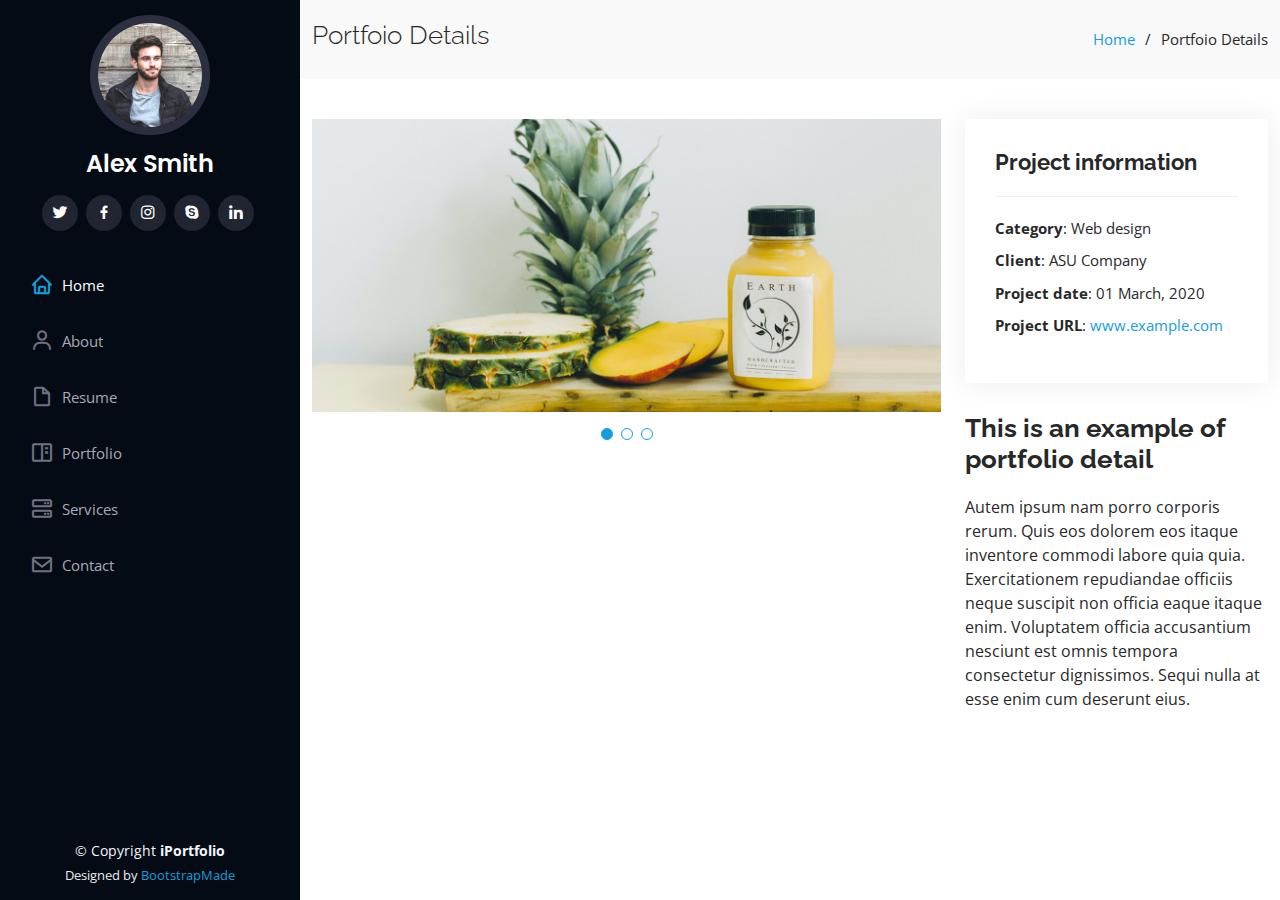
==== portfolio-details.html @ 4f3ba3ab "first commit" ====
<!DOCTYPE html>
<html lang="en">

<head>
  <meta charset="utf-8">
  <meta content="width=device-width, initial-scale=1.0" name="viewport">

  <title>Portfolio Details - iPortfolio Bootstrap Template</title>
  <meta content="" name="description">
  <meta content="" name="keywords">

  <!-- Favicons -->
  <link href="assets/img/favicon.png" rel="icon">
  <link href="assets/img/apple-touch-icon.png" rel="apple-touch-icon">

  <!-- Google Fonts -->
  <link href="https://fonts.googleapis.com/css?family=Open+Sans:300,300i,400,400i,600,600i,700,700i|Raleway:300,300i,400,400i,500,500i,600,600i,700,700i|Poppins:300,300i,400,400i,500,500i,600,600i,700,700i" rel="stylesheet">

  <!-- Vendor CSS Files -->
  <link href="assets/vendor/aos/aos.css" rel="stylesheet">
  <link href="assets/vendor/bootstrap/css/bootstrap.min.css" rel="stylesheet">
  <link href="assets/vendor/bootstrap-icons/bootstrap-icons.css" rel="stylesheet">
  <link href="assets/vendor/boxicons/css/boxicons.min.css" rel="stylesheet">
  <link href="assets/vendor/glightbox/css/glightbox.min.css" rel="stylesheet">
  <link href="assets/vendor/swiper/swiper-bundle.min.css" rel="stylesheet">

  <!-- Template Main CSS File -->
  <link href="assets/css/style.css" rel="stylesheet">

  <!-- =======================================================
  * Template Name: iPortfolio - v3.0.1
  * Template URL: https://bootstrapmade.com/iportfolio-bootstrap-portfolio-websites-template/
  * Author: BootstrapMade.com
  * License: https://bootstrapmade.com/license/
  ======================================================== -->
</head>

<body>

  <!-- ======= Mobile nav toggle button ======= -->
  <i class="bi bi-list mobile-nav-toggle d-xl-none"></i>

  <!-- ======= Header ======= -->
  <header id="header">
    <div class="d-flex flex-column">

      <div class="profile">
        <img src="assets/img/profile-img.jpg" alt="" class="img-fluid rounded-circle">
        <h1 class="text-light"><a href="index.html">Alex Smith</a></h1>
        <div class="social-links mt-3 text-center">
          <a href="#" class="twitter"><i class="bx bxl-twitter"></i></a>
          <a href="#" class="facebook"><i class="bx bxl-facebook"></i></a>
          <a href="#" class="instagram"><i class="bx bxl-instagram"></i></a>
          <a href="#" class="google-plus"><i class="bx bxl-skype"></i></a>
          <a href="#" class="linkedin"><i class="bx bxl-linkedin"></i></a>
        </div>
      </div>

      <nav id="navbar" class="nav-menu navbar">
        <ul>
          <li><a href="#hero" class="nav-link scrollto active"><i class="bx bx-home"></i> <span>Home</span></a></li>
          <li><a href="#about" class="nav-link scrollto"><i class="bx bx-user"></i> <span>About</span></a></li>
          <li><a href="#resume" class="nav-link scrollto"><i class="bx bx-file-blank"></i> <span>Resume</span></a></li>
          <li><a href="#portfolio" class="nav-link scrollto"><i class="bx bx-book-content"></i> <span>Portfolio</span></a></li>
          <li><a href="#services" class="nav-link scrollto"><i class="bx bx-server"></i> <span>Services</span></a></li>
          <li><a href="#contact" class="nav-link scrollto"><i class="bx bx-envelope"></i> <span>Contact</span></a></li>
        </ul>
      </nav><!-- .nav-menu -->
    </div>
  </header><!-- End Header -->

  <main id="main">

    <!-- ======= Breadcrumbs ======= -->
    <section id="breadcrumbs" class="breadcrumbs">
      <div class="container">

        <div class="d-flex justify-content-between align-items-center">
          <h2>Portfoio Details</h2>
          <ol>
            <li><a href="index.html">Home</a></li>
            <li>Portfoio Details</li>
          </ol>
        </div>

      </div>
    </section><!-- End Breadcrumbs -->

    <!-- ======= Portfolio Details Section ======= -->
    <section id="portfolio-details" class="portfolio-details">
      <div class="container">

        <div class="row gy-4">

          <div class="col-lg-8">
            <div class="portfolio-details-slider swiper-container">
              <div class="swiper-wrapper align-items-center">

                <div class="swiper-slide">
                  <img src="assets/img/portfolio/portfolio-details-1.jpg" alt="">
                </div>

                <div class="swiper-slide">
                  <img src="assets/img/portfolio/portfolio-details-2.jpg" alt="">
                </div>

                <div class="swiper-slide">
                  <img src="assets/img/portfolio/portfolio-details-3.jpg" alt="">
                </div>

              </div>
              <div class="swiper-pagination"></div>
            </div>
          </div>

          <div class="col-lg-4">
            <div class="portfolio-info">
              <h3>Project information</h3>
              <ul>
                <li><strong>Category</strong>: Web design</li>
                <li><strong>Client</strong>: ASU Company</li>
                <li><strong>Project date</strong>: 01 March, 2020</li>
                <li><strong>Project URL</strong>: <a href="#">www.example.com</a></li>
              </ul>
            </div>
            <div class="portfolio-description">
              <h2>This is an example of portfolio detail</h2>
              <p>
                Autem ipsum nam porro corporis rerum. Quis eos dolorem eos itaque inventore commodi labore quia quia. Exercitationem repudiandae officiis neque suscipit non officia eaque itaque enim. Voluptatem officia accusantium nesciunt est omnis tempora consectetur dignissimos. Sequi nulla at esse enim cum deserunt eius.
              </p>
            </div>
          </div>

        </div>

      </div>
    </section><!-- End Portfolio Details Section -->

  </main><!-- End #main -->

  <!-- ======= Footer ======= -->
  <footer id="footer">
    <div class="container">
      <div class="copyright">
        &copy; Copyright <strong><span>iPortfolio</span></strong>
      </div>
      <div class="credits">
        <!-- All the links in the footer should remain intact. -->
        <!-- You can delete the links only if you purchased the pro version. -->
        <!-- Licensing information: https://bootstrapmade.com/license/ -->
        <!-- Purchase the pro version with working PHP/AJAX contact form: https://bootstrapmade.com/iportfolio-bootstrap-portfolio-websites-template/ -->
        Designed by <a href="https://bootstrapmade.com/">BootstrapMade</a>
      </div>
    </div>
  </footer><!-- End  Footer -->

  <a href="#" class="back-to-top d-flex align-items-center justify-content-center"><i class="bi bi-arrow-up-short"></i></a>

  <!-- Vendor JS Files -->
  <script src="assets/vendor/aos/aos.js"></script>
  <script src="assets/vendor/bootstrap/js/bootstrap.bundle.min.js"></script>
  <script src="assets/vendor/glightbox/js/glightbox.min.js"></script>
  <script src="assets/vendor/isotope-layout/isotope.pkgd.min.js"></script>
  <script src="assets/vendor/php-email-form/validate.js"></script>
  <script src="assets/vendor/purecounter/purecounter.js"></script>
  <script src="assets/vendor/swiper/swiper-bundle.min.js"></script>
  <script src="assets/vendor/typed.js/typed.min.js"></script>
  <script src="assets/vendor/waypoints/noframework.waypoints.js"></script>

  <!-- Template Main JS File -->
  <script src="assets/js/main.js"></script>

</body>

</html>
---- assets/css/style.css ----
/**
* Template Name: iPortfolio - v3.0.1
* Template URL: https://bootstrapmade.com/iportfolio-bootstrap-portfolio-websites-template/
* Author: BootstrapMade.com
* License: https://bootstrapmade.com/license/
*/

/*--------------------------------------------------------------
# General
--------------------------------------------------------------*/
body {
  font-family: "Open Sans", sans-serif;
  color: #272829;
}

a {
  color: #149ddd;
  text-decoration: none;
}

a:hover {
  color: #37b3ed;
  text-decoration: none;
}

h1, h2, h3, h4, h5, h6 {
  font-family: "Raleway", sans-serif;
}

/*--------------------------------------------------------------
# Back to top button
--------------------------------------------------------------*/
.back-to-top {
  position: fixed;
  visibility: hidden;
  opacity: 0;
  right: 15px;
  bottom: 15px;
  z-index: 996;
  background: #149ddd;
  width: 40px;
  height: 40px;
  border-radius: 50px;
  transition: all 0.4s;
}

.back-to-top i {
  font-size: 28px;
  color: #fff;
  line-height: 0;
}

.back-to-top:hover {
  background: #2eafec;
  color: #fff;
}

.back-to-top.active {
  visibility: visible;
  opacity: 1;
}

/*--------------------------------------------------------------
# Header
--------------------------------------------------------------*/
#header {
  position: fixed;
  top: 0;
  left: 0;
  bottom: 0;
  width: 300px;
  transition: all ease-in-out 0.5s;
  z-index: 9997;
  transition: all 0.5s;
  padding: 0 15px;
  background: #040b14;
  overflow-y: auto;
}

#header .profile img {
  margin: 15px auto;
  display: block;
  width: 120px;
  border: 8px solid #2c2f3f;
}

#header .profile h1 {
  font-size: 24px;
  margin: 0;
  padding: 0;
  font-weight: 600;
  -moz-text-align-last: center;
  text-align-last: center;
  font-family: "Poppins", sans-serif;
}

#header .profile h1 a, #header .profile h1 a:hover {
  color: #fff;
  text-decoration: none;
}

#header .profile .social-links a {
  font-size: 18px;
  display: inline-block;
  background: #212431;
  color: #fff;
  line-height: 1;
  padding: 8px 0;
  margin-right: 4px;
  border-radius: 50%;
  text-align: center;
  width: 36px;
  height: 36px;
  transition: 0.3s;
}

#header .profile .social-links a:hover {
  background: #149ddd;
  color: #fff;
  text-decoration: none;
}

#main {
  margin-left: 300px;
}

@media (max-width: 1199px) {
  #header {
    left: -300px;
  }
  #main {
    margin-left: 0;
  }
}

/*--------------------------------------------------------------
# Navigation Menu
--------------------------------------------------------------*/
/* Desktop Navigation */
.nav-menu {
  padding: 30px 0 0 0;
}

.nav-menu * {
  margin: 0;
  padding: 0;
  list-style: none;
}

.nav-menu > ul > li {
  position: relative;
  white-space: nowrap;
}

.nav-menu a {
  display: flex;
  align-items: center;
  color: #a8a9b4;
  padding: 12px 15px;
  margin-bottom: 8px;
  transition: 0.3s;
  font-size: 15px;
}

.nav-menu a i {
  font-size: 24px;
  padding-right: 8px;
  color: #6f7180;
}

.nav-menu a:hover, .nav-menu .active, .nav-menu li:hover > a {
  text-decoration: none;
  color: #fff;
}

.nav-menu a:hover i, .nav-menu .active i, .nav-menu li:hover > a i {
  color: #149ddd;
}

/* Mobile Navigation */
.mobile-nav-toggle {
  position: fixed;
  right: 15px;
  top: 15px;
  z-index: 9998;
  border: 0;
  font-size: 24px;
  transition: all 0.4s;
  outline: none !important;
  background-color: #149ddd;
  color: #fff;
  width: 40px;
  height: 40px;
  display: inline-flex;
  align-items: center;
  justify-content: center;
  line-height: 0;
  border-radius: 50px;
  cursor: pointer;
}

.mobile-nav-active {
  overflow: hidden;
}

.mobile-nav-active #header {
  left: 0;
}

/*--------------------------------------------------------------
# Hero Section
--------------------------------------------------------------*/
#hero {
  width: 100%;
  height: 100vh;
  background: url("../img/hero-bg.jpg") top center;
  background-size: cover;
}

#hero:before {
  content: "";
  background: rgba(5, 13, 24, 0.3);
  position: absolute;
  bottom: 0;
  top: 0;
  left: 0;
  right: 0;
  z-index: 1;
}

#hero .hero-container {
  position: relative;
  z-index: 2;
  min-width: 300px;
}

#hero h1 {
  margin: 0 0 10px 0;
  font-size: 64px;
  font-weight: 700;
  line-height: 56px;
  color: #fff;
}

#hero p {
  color: #fff;
  margin-bottom: 50px;
  font-size: 26px;
  font-family: "Poppins", sans-serif;
}

#hero p span {
  color: #fff;
  padding-bottom: 4px;
  letter-spacing: 1px;
  border-bottom: 3px solid #149ddd;
}

@media (min-width: 1024px) {
  #hero {
    background-attachment: fixed;
  }
}

@media (max-width: 768px) {
  #hero h1 {
    font-size: 28px;
    line-height: 36px;
  }
  #hero h2 {
    font-size: 18px;
    line-height: 24px;
    margin-bottom: 30px;
  }
}

/*--------------------------------------------------------------
# Sections General
--------------------------------------------------------------*/
section {
  padding: 60px 0;
  overflow: hidden;
}

.section-bg {
  background: #f5f8fd;
}

.section-title {
  padding-bottom: 30px;
}

.section-title h2 {
  font-size: 32px;
  font-weight: bold;
  margin-bottom: 20px;
  padding-bottom: 20px;
  position: relative;
  color: #173b6c;
}

.section-title h2::after {
  content: '';
  position: absolute;
  display: block;
  width: 50px;
  height: 3px;
  background: #149ddd;
  bottom: 0;
  left: 0;
}

.section-title p {
  margin-bottom: 0;
}

/*--------------------------------------------------------------
# About
--------------------------------------------------------------*/
.about .content h3 {
  font-weight: 700;
  font-size: 26px;
  color: #173b6c;
}

.about .content ul {
  list-style: none;
  padding: 0;
}

.about .content ul li {
  margin-bottom: 20px;
  display: flex;
  align-items: center;
}

.about .content ul strong {
  margin-right: 10px;
}

.about .content ul i {
  font-size: 16px;
  margin-right: 5px;
  color: #149ddd;
  line-height: 0;
}

.about .content p:last-child {
  margin-bottom: 0;
}

/*--------------------------------------------------------------
# Facts
--------------------------------------------------------------*/
.facts {
  padding-bottom: 30px;
}

.facts .count-box {
  padding: 30px;
  width: 100%;
}

.facts .count-box i {
  display: block;
  font-size: 44px;
  color: #149ddd;
  float: left;
  line-height: 0;
}

.facts .count-box span {
  font-size: 48px;
  line-height: 40px;
  display: block;
  font-weight: 700;
  color: #050d18;
  margin-left: 60px;
}

.facts .count-box p {
  padding: 15px 0 0 0;
  margin: 0 0 0 60px;
  font-family: "Raleway", sans-serif;
  font-size: 14px;
  color: #122f57;
}

.facts .count-box a {
  font-weight: 600;
  display: block;
  margin-top: 20px;
  color: #122f57;
  font-size: 15px;
  font-family: "Poppins", sans-serif;
  transition: ease-in-out 0.3s;
}

.facts .count-box a:hover {
  color: #1f5297;
}

/*--------------------------------------------------------------
# Akills
--------------------------------------------------------------*/
.skills .progress {
  height: 60px;
  display: block;
  background: none;
  border-radius: 0;
}

.skills .progress .skill {
  padding: 0;
  margin: 0 0 6px 0;
  text-transform: uppercase;
  display: block;
  font-weight: 600;
  font-family: "Poppins", sans-serif;
  color: #050d18;
}

.skills .progress .skill .val {
  float: right;
  font-style: normal;
}

.skills .progress-bar-wrap {
  background: #dce8f8;
  height: 10px;
}

.skills .progress-bar {
  width: 1px;
  height: 10px;
  transition: .9s;
  background-color: #149ddd;
}

/*--------------------------------------------------------------
# Resume
--------------------------------------------------------------*/
.resume .resume-title {
  font-size: 26px;
  font-weight: 700;
  margin-top: 20px;
  margin-bottom: 20px;
  color: #050d18;
}

.resume .resume-item {
  padding: 0 0 20px 20px;
  margin-top: -2px;
  border-left: 2px solid #1f5297;
  position: relative;
}

.resume .resume-language {
  padding: 0 0 20px 20px;
  margin-top: -2px;
  border-left: 2px solid green;
  position: relative;
}

.resume .resume-item h4 {
  line-height: 18px;
  font-size: 18px;
  font-weight: 600;
  text-transform: uppercase;
  font-family: "Poppins", sans-serif;
  color: #050d18;
  margin-bottom: 10px;
}

.resume .resume-item h5 {
  font-size: 16px;
  background: #e4edf9;
  padding: 5px 15px;
  display: inline-block;
  font-weight: 600;
  margin-bottom: 10px;
}

.resume .resume-item ul {
  padding-left: 20px;
}

.resume .resume-item ul li {
  padding-bottom: 10px;
}

.resume .resume-item:last-child {
  padding-bottom: 0;
}

.resume .resume-item::before {
  content: "";
  position: absolute;
  width: 16px;
  height: 16px;
  border-radius: 50px;
  left: -9px;
  top: 0;
  background: #fff;
  border: 2px solid #1f5297;
}

/*--------------------------------------------------------------
# Portfolio
--------------------------------------------------------------*/
.portfolio .portfolio-item {
  margin-bottom: 30px;
}

.portfolio #portfolio-flters {
  padding: 0;
  margin: 0 auto 35px auto;
  list-style: none;
  text-align: center;
  background: #fff;
  border-radius: 50px;
  padding: 2px 15px;
}

.portfolio #portfolio-flters li {
  cursor: pointer;
  display: inline-block;
  padding: 10px 15px 8px 15px;
  font-size: 14px;
  font-weight: 600;
  line-height: 1;
  text-transform: uppercase;
  color: #272829;
  margin-bottom: 5px;
  transition: all 0.3s ease-in-out;
}

.portfolio #portfolio-flters li:hover, .portfolio #portfolio-flters li.filter-active {
  color: #149ddd;
}

.portfolio #portfolio-flters li:last-child {
  margin-right: 0;
}

.portfolio .portfolio-wrap {
  transition: 0.3s;
  position: relative;
  overflow: hidden;
  z-index: 1;
}

.portfolio .portfolio-wrap::before {
  content: "";
  background: rgba(255, 255, 255, 0.5);
  position: absolute;
  left: 0;
  right: 0;
  top: 0;
  bottom: 0;
  transition: all ease-in-out 0.3s;
  z-index: 2;
  opacity: 0;
}

.portfolio .portfolio-wrap .portfolio-links {
  opacity: 1;
  left: 0;
  right: 0;
  bottom: -60px;
  z-index: 3;
  position: absolute;
  transition: all ease-in-out 0.3s;
  display: flex;
  justify-content: center;
}

.portfolio .portfolio-wrap .portfolio-links a {
  color: #fff;
  font-size: 28px;
  text-align: center;
  background: rgba(20, 157, 221, 0.75);
  transition: 0.3s;
  width: 50%;
}

.portfolio .portfolio-wrap .portfolio-links a:hover {
  background: rgba(20, 157, 221, 0.95);
}

.portfolio .portfolio-wrap .portfolio-links a + a {
  border-left: 1px solid #37b3ed;
}

.portfolio .portfolio-wrap:hover::before {
  top: 0;
  left: 0;
  right: 0;
  bottom: 0;
  opacity: 1;
}

.portfolio .portfolio-wrap:hover .portfolio-links {
  opacity: 1;
  bottom: 0;
}

/*--------------------------------------------------------------
# Portfolio Details
--------------------------------------------------------------*/
.portfolio-details {
  padding-top: 40px;
}

.portfolio-details .portfolio-details-slider img {
  width: 100%;
}

.portfolio-details .portfolio-details-slider .swiper-pagination {
  margin-top: 20px;
  position: relative;
}

.portfolio-details .portfolio-details-slider .swiper-pagination .swiper-pagination-bullet {
  width: 12px;
  height: 12px;
  background-color: #fff;
  opacity: 1;
  border: 1px solid #149ddd;
}

.portfolio-details .portfolio-details-slider .swiper-pagination .swiper-pagination-bullet-active {
  background-color: #149ddd;
}

.portfolio-details .portfolio-info {
  padding: 30px;
  box-shadow: 0px 0 30px rgba(5, 13, 24, 0.08);
}

.portfolio-details .portfolio-info h3 {
  font-size: 22px;
  font-weight: 700;
  margin-bottom: 20px;
  padding-bottom: 20px;
  border-bottom: 1px solid #eee;
}

.portfolio-details .portfolio-info ul {
  list-style: none;
  padding: 0;
  font-size: 15px;
}

.portfolio-details .portfolio-info ul li + li {
  margin-top: 10px;
}

.portfolio-details .portfolio-description {
  padding-top: 30px;
}

.portfolio-details .portfolio-description h2 {
  font-size: 26px;
  font-weight: 700;
  margin-bottom: 20px;
}

.portfolio-details .portfolio-description p {
  padding: 0;
}

/*--------------------------------------------------------------
# Services
--------------------------------------------------------------*/
.services .icon-box {
  margin-bottom: 20px;
}

.services .icon {
  float: left;
  display: flex;
  align-items: center;
  justify-content: center;
  width: 54px;
  height: 54px;
  background: #149ddd;
  border-radius: 50%;
  transition: 0.5s;
  border: 1px solid #149ddd;
}

.services .icon i {
  color: #fff;
  font-size: 24px;
  line-height: 0;
}

.services .icon-box:hover .icon {
  background: #fff;
}

.services .icon-box:hover .icon i {
  color: #149ddd;
}

.services .title {
  margin-left: 80px;
  font-weight: 700;
  margin-bottom: 15px;
  font-size: 18px;
}

.services .title a {
  color: #343a40;
}

.services .title a:hover {
  color: #149ddd;
}

.services .description {
  margin-left: 80px;
  line-height: 24px;
  font-size: 14px;
}

/*--------------------------------------------------------------
# Testimonials
--------------------------------------------------------------*/
.testimonials .testimonial-item {
  box-sizing: content-box;
  text-align: center;
  min-height: 320px;
}

.testimonials .testimonial-item .testimonial-img {
  width: 90px;
  border-radius: 50%;
  margin: 0 auto;
}

.testimonials .testimonial-item h3 {
  font-size: 18px;
  font-weight: bold;
  margin: 10px 0 5px 0;
  color: #111;
}

.testimonials .testimonial-item h4 {
  font-size: 14px;
  color: #999;
  margin: 0;
}

.testimonials .testimonial-item .quote-icon-left, .testimonials .testimonial-item .quote-icon-right {
  color: #c3e8fa;
  font-size: 26px;
}

.testimonials .testimonial-item .quote-icon-left {
  display: inline-block;
  left: -5px;
  position: relative;
}

.testimonials .testimonial-item .quote-icon-right {
  display: inline-block;
  right: -5px;
  position: relative;
  top: 10px;
}

.testimonials .testimonial-item p {
  font-style: italic;
  margin: 0 15px 15px 15px;
  padding: 20px;
  background: #fff;
  position: relative;
  margin-bottom: 35px;
  border-radius: 6px;
  box-shadow: 0px 2px 15px rgba(0, 0, 0, 0.1);
}

.testimonials .testimonial-item p::after {
  content: "";
  width: 0;
  height: 0;
  border-top: 20px solid #fff;
  border-right: 20px solid transparent;
  border-left: 20px solid transparent;
  position: absolute;
  bottom: -20px;
  left: calc(50% - 20px);
}

.testimonials .swiper-pagination {
  margin-top: 20px;
  position: relative;
}

.testimonials .swiper-pagination .swiper-pagination-bullet {
  width: 12px;
  height: 12px;
  background-color: #fff;
  opacity: 1;
  border: 1px solid #149ddd;
}

.testimonials .swiper-pagination .swiper-pagination-bullet-active {
  background-color: #149ddd;
}

/*--------------------------------------------------------------
# Contact
--------------------------------------------------------------*/
.contact {
  padding-bottom: 130px;
}

.contact .info {
  padding: 30px;
  background: #fff;
  width: 100%;
  box-shadow: 0 0 24px 0 rgba(0, 0, 0, 0.12);
}

.contact .info i {
  font-size: 20px;
  color: #149ddd;
  float: left;
  width: 44px;
  height: 44px;
  background: #dff3fc;
  display: flex;
  justify-content: center;
  align-items: center;
  border-radius: 50px;
  transition: all 0.3s ease-in-out;
}

.contact .info h4 {
  padding: 0 0 0 60px;
  font-size: 22px;
  font-weight: 600;
  margin-bottom: 5px;
  color: #050d18;
}

.contact .info p {
  padding: 0 0 10px 60px;
  margin-bottom: 20px;
  font-size: 14px;
  color: #173b6c;
}

.contact .info .email p {
  padding-top: 5px;
}

.contact .info .social-links {
  padding-left: 60px;
}

.contact .info .social-links a {
  font-size: 18px;
  display: inline-block;
  background: #333;
  color: #fff;
  line-height: 1;
  padding: 8px 0;
  border-radius: 50%;
  text-align: center;
  width: 36px;
  height: 36px;
  transition: 0.3s;
  margin-right: 10px;
}

.contact .info .social-links a:hover {
  background: #149ddd;
  color: #fff;
}

.contact .info .email:hover i, .contact .info .address:hover i, .contact .info .phone:hover i {
  background: #149ddd;
  color: #fff;
}

.contact .php-email-form {
  width: 100%;
  padding: 30px;
  background: #fff;
  box-shadow: 0 0 24px 0 rgba(0, 0, 0, 0.12);
}

.contact .php-email-form .form-group {
  padding-bottom: 8px;
}

.contact .php-email-form .validate {
  display: none;
  color: red;
  margin: 0 0 15px 0;
  font-weight: 400;
  font-size: 13px;
}

.contact .php-email-form .error-message {
  display: none;
  color: #fff;
  background: #ed3c0d;
  text-align: left;
  padding: 15px;
  font-weight: 600;
}

.contact .php-email-form .error-message br + br {
  margin-top: 25px;
}

.contact .php-email-form .sent-message {
  display: none;
  color: #fff;
  background: #18d26e;
  text-align: center;
  padding: 15px;
  font-weight: 600;
}

.contact .php-email-form .loading {
  display: none;
  background: #fff;
  text-align: center;
  padding: 15px;
}

.contact .php-email-form .loading:before {
  content: "";
  display: inline-block;
  border-radius: 50%;
  width: 24px;
  height: 24px;
  margin: 0 10px -6px 0;
  border: 3px solid #18d26e;
  border-top-color: #eee;
  -webkit-animation: animate-loading 1s linear infinite;
  animation: animate-loading 1s linear infinite;
}

.contact .php-email-form .form-group {
  margin-bottom: 15px;
}

.contact .php-email-form label {
  padding-bottom: 8px;
}

.contact .php-email-form input, .contact .php-email-form textarea {
  border-radius: 0;
  box-shadow: none;
  font-size: 14px;
}

.contact .php-email-form input {
  height: 44px;
}

.contact .php-email-form textarea {
  padding: 10px 15px;
}

.contact .php-email-form button[type="submit"] {
  background: #149ddd;
  border: 0;
  padding: 10px 24px;
  color: #fff;
  transition: 0.4s;
  border-radius: 4px;
}

.contact .php-email-form button[type="submit"]:hover {
  background: #37b3ed;
}

@-webkit-keyframes animate-loading {
  0% {
    transform: rotate(0deg);
  }
  100% {
    transform: rotate(360deg);
  }
}

@keyframes animate-loading {
  0% {
    transform: rotate(0deg);
  }
  100% {
    transform: rotate(360deg);
  }
}

/*--------------------------------------------------------------
# Breadcrumbs
--------------------------------------------------------------*/
.breadcrumbs {
  padding: 20px 0;
  background: #f9f9f9;
}

.breadcrumbs h2 {
  font-size: 26px;
  font-weight: 300;
}

.breadcrumbs ol {
  display: flex;
  flex-wrap: wrap;
  list-style: none;
  padding: 0;
  margin: 0;
  font-size: 15px;
}

.breadcrumbs ol li + li {
  padding-left: 10px;
}

.breadcrumbs ol li + li::before {
  display: inline-block;
  padding-right: 10px;
  color: #0e2442;
  content: "/";
}

@media (max-width: 768px) {
  .breadcrumbs .d-flex {
    display: block !important;
  }
  .breadcrumbs ol {
    display: block;
  }
  .breadcrumbs ol li {
    display: inline-block;
  }
}

/*--------------------------------------------------------------
# Footer
--------------------------------------------------------------*/
#footer {
  padding: 15px;
  color: #f4f6fd;
  font-size: 14px;
  position: fixed;
  left: 0;
  bottom: 0;
  width: 300px;
  z-index: 9999;
  background: #040b14;
}

#footer .copyright {
  text-align: center;
}

#footer .credits {
  padding-top: 5px;
  text-align: center;
  font-size: 13px;
  color: #eaebf0;
}

@media (max-width: 1199px) {
  #footer {
    position: static;
    width: auto;
    padding-right: 20px 15px;
  }
}
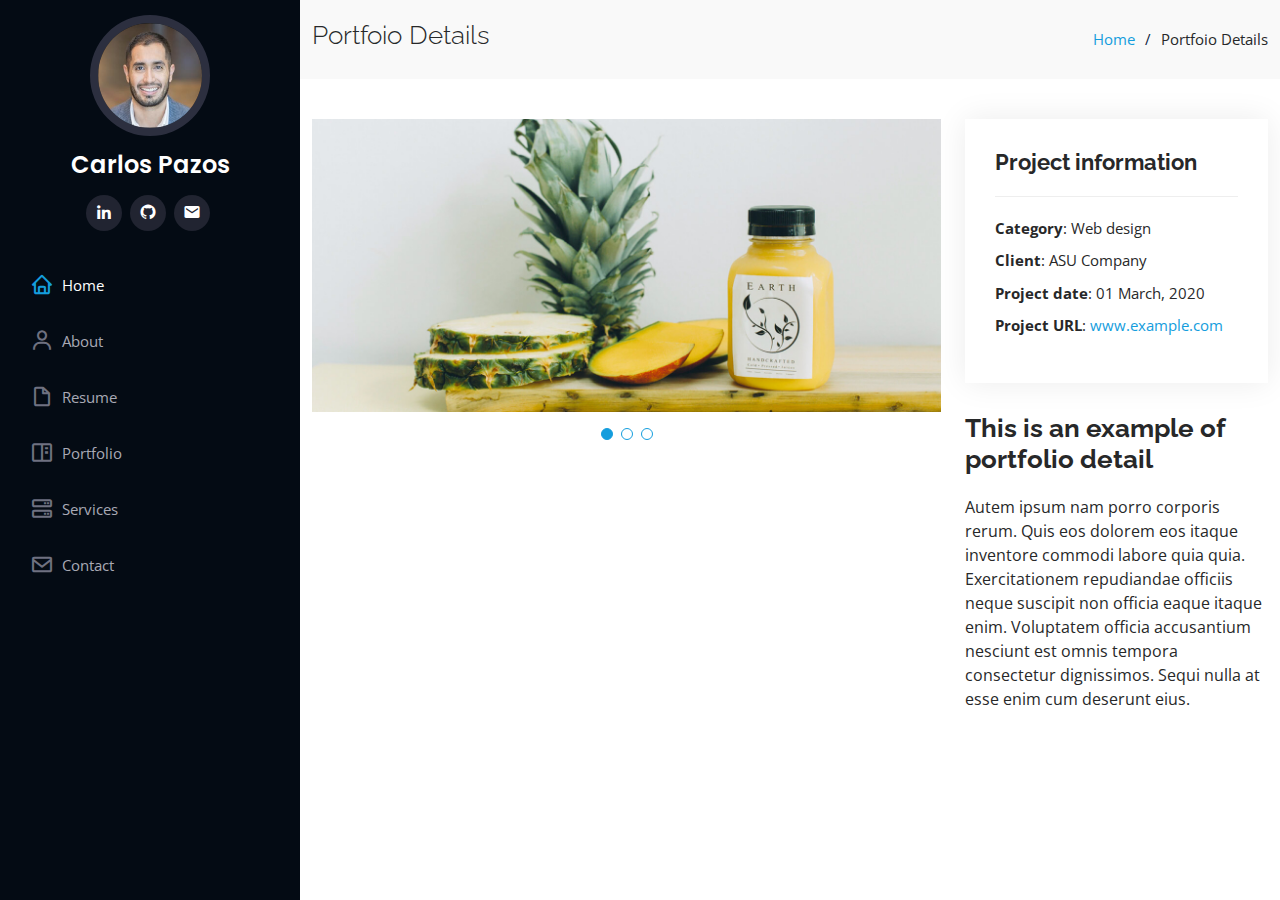
==== commit 5319c11a: "Home Updates" ====
--- a/portfolio-details.html
+++ b/portfolio-details.html
@@ -45,25 +45,23 @@
     <div class="d-flex flex-column">
 
       <div class="profile">
-        <img src="assets/img/profile-img.jpg" alt="" class="img-fluid rounded-circle">
-        <h1 class="text-light"><a href="index.html">Alex Smith</a></h1>
+        <img src="assets/img/test2.png" alt="" class="img-fluid rounded-circle">
+        <h1 class="text-light"><a href="index.html">Carlos Pazos</a></h1>
         <div class="social-links mt-3 text-center">
-          <a href="#" class="twitter"><i class="bx bxl-twitter"></i></a>
-          <a href="#" class="facebook"><i class="bx bxl-facebook"></i></a>
-          <a href="#" class="instagram"><i class="bx bxl-instagram"></i></a>
-          <a href="#" class="google-plus"><i class="bx bxl-skype"></i></a>
-          <a href="#" class="linkedin"><i class="bx bxl-linkedin"></i></a>
+          <a href="https://www.linkedin.com/in/carlospazoszarain/" class="linkedin" target="_blank"><i class="bx bxl-linkedin"></i></a>
+          <a href="https://github.com/cpazoszarain7" class="iconify" target="_blank"><i class="bx bxl-github"></i></a>
+          <a href="mailto:cpazoszarain@gmail.com" class="iconify" target="_blank"><i class="bx bxs-envelope"></i></a>
         </div>
       </div>
 
       <nav id="navbar" class="nav-menu navbar">
         <ul>
-          <li><a href="#hero" class="nav-link scrollto active"><i class="bx bx-home"></i> <span>Home</span></a></li>
-          <li><a href="#about" class="nav-link scrollto"><i class="bx bx-user"></i> <span>About</span></a></li>
-          <li><a href="#resume" class="nav-link scrollto"><i class="bx bx-file-blank"></i> <span>Resume</span></a></li>
-          <li><a href="#portfolio" class="nav-link scrollto"><i class="bx bx-book-content"></i> <span>Portfolio</span></a></li>
-          <li><a href="#services" class="nav-link scrollto"><i class="bx bx-server"></i> <span>Services</span></a></li>
-          <li><a href="#contact" class="nav-link scrollto"><i class="bx bx-envelope"></i> <span>Contact</span></a></li>
+          <li><a href="index.html#hero" class="nav-link scrollto active"><i class="bx bx-home"></i> <span>Home</span></a></li>
+          <li><a href="index.html#about" class="nav-link scrollto"><i class="bx bx-user"></i> <span>About</span></a></li>
+          <li><a href="index.html#resume" class="nav-link scrollto"><i class="bx bx-file-blank"></i> <span>Resume</span></a></li>
+          <li><a href="index.html#portfolio" class="nav-link scrollto"><i class="bx bx-book-content"></i> <span>Portfolio</span></a></li>
+          <li><a href="index.html#services" class="nav-link scrollto"><i class="bx bx-server"></i> <span>Services</span></a></li>
+          <li><a href="index.html#contact" class="nav-link scrollto"><i class="bx bx-envelope"></i> <span>Contact</span></a></li>
         </ul>
       </nav><!-- .nav-menu -->
     </div>
@@ -141,16 +139,7 @@
   <!-- ======= Footer ======= -->
   <footer id="footer">
     <div class="container">
-      <div class="copyright">
-        &copy; Copyright <strong><span>iPortfolio</span></strong>
-      </div>
-      <div class="credits">
-        <!-- All the links in the footer should remain intact. -->
-        <!-- You can delete the links only if you purchased the pro version. -->
-        <!-- Licensing information: https://bootstrapmade.com/license/ -->
-        <!-- Purchase the pro version with working PHP/AJAX contact form: https://bootstrapmade.com/iportfolio-bootstrap-portfolio-websites-template/ -->
-        Designed by <a href="https://bootstrapmade.com/">BootstrapMade</a>
-      </div>
+      
     </div>
   </footer><!-- End  Footer -->
 
